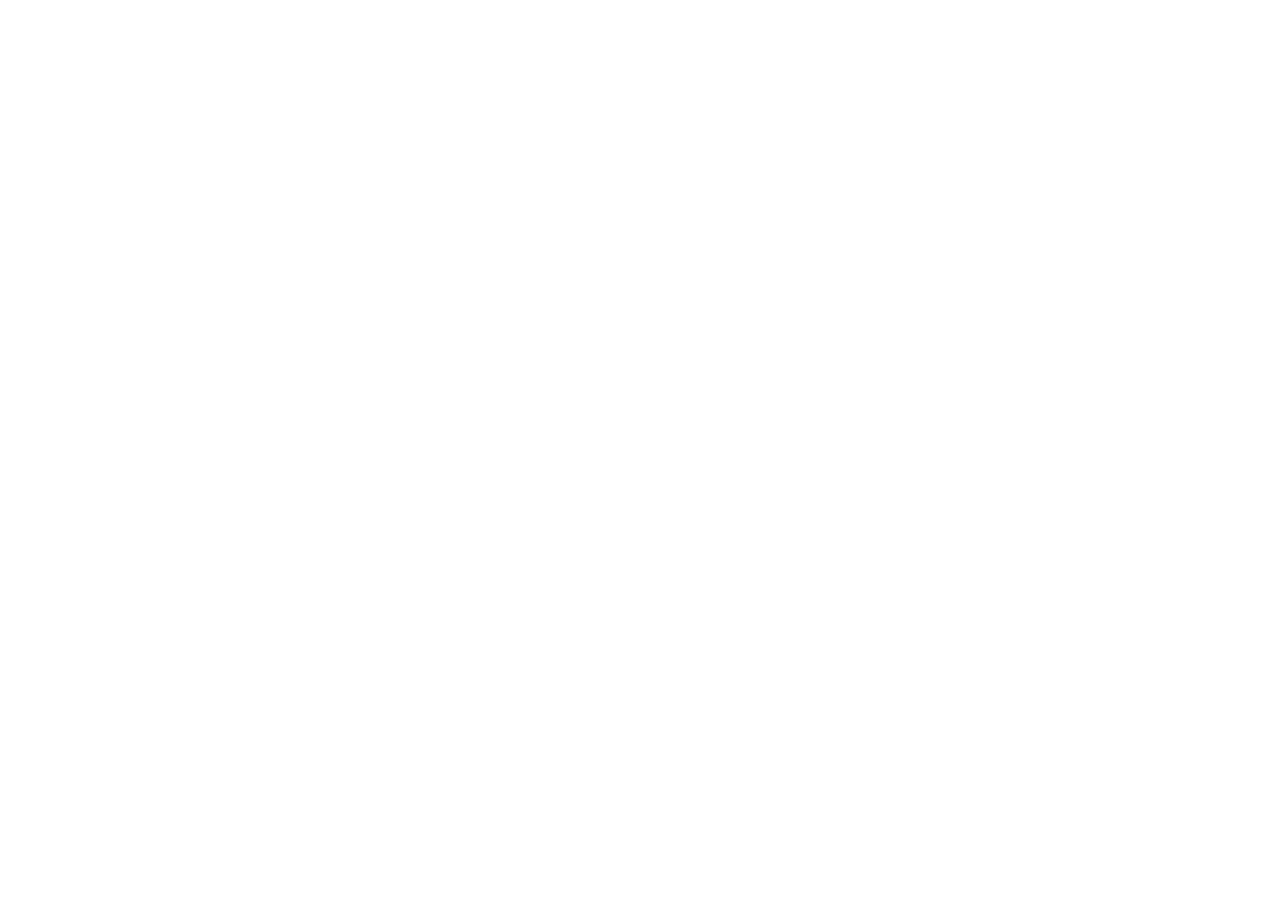
==== Web development/CSS-MY Site/index.html @ 7ae7dbb3 "new css personal site project" ====
<!DOCTYPE html>
<html lang="en" dir="ltr">

<head>
  <meta charset="utf-8">
  <title>Anoop Jacob</title>
  <link rel="stylesheet" href="css/styles.css">
  <link rel="icon" href="favicon.ico">
</head>

<body>

</body>

</html>
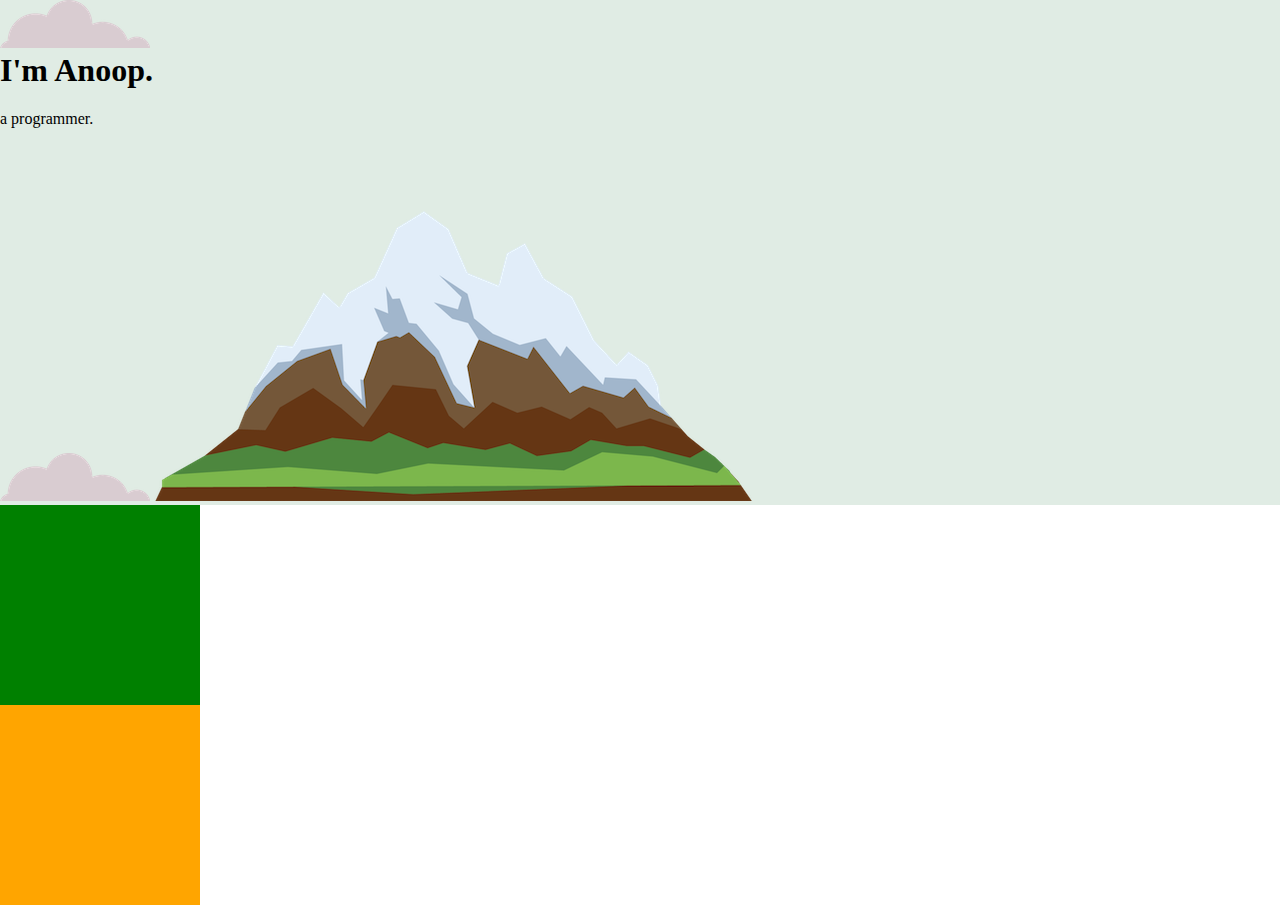
==== commit baa203e9: "saving progress" ====
--- a/Web development/CSS-MY Site/index.html
+++ b/Web development/CSS-MY Site/index.html
@@ -9,7 +9,22 @@
 </head>
 
 <body>
+  <div class="top-div">
+    <img src="images/cloud.png" alt="cloud-img">
+    <h1>I'm Anoop.</h1>
+    <p>a programmer.</p>
+    <img src="images/cloud.png" alt="cloud-img">
+    <img src="images/mountain.png" alt="mountain-img">
+  </div>
+<div class="mid-div">
 
+</div>
+<div class="bottom-div">
+
+</div>
+<div class="bottom-most-div">
+
+</div>
 </body>
 
 </html>
--- a/Web development/CSS-MY Site/css/styles.css
+++ b/Web development/CSS-MY Site/css/styles.css
@@ -0,0 +1,27 @@
+/******************************TAG SELECTORS**********************************/
+body {
+  margin: 0;
+}
+
+h1 {
+  margin-top: 0;
+}
+
+/******************************CLASS SELECTORS**********************************/
+.top-div {
+  background-color: #e0ece4;
+}
+
+.mid-div {
+  background-color: green;
+  height: 200px;
+  width: 200px;
+}
+
+.bottom-div {
+  background-color: orange;
+  height: 200px;
+  width: 200px;
+}
+
+/********************************ID SELECTORS**********************************/
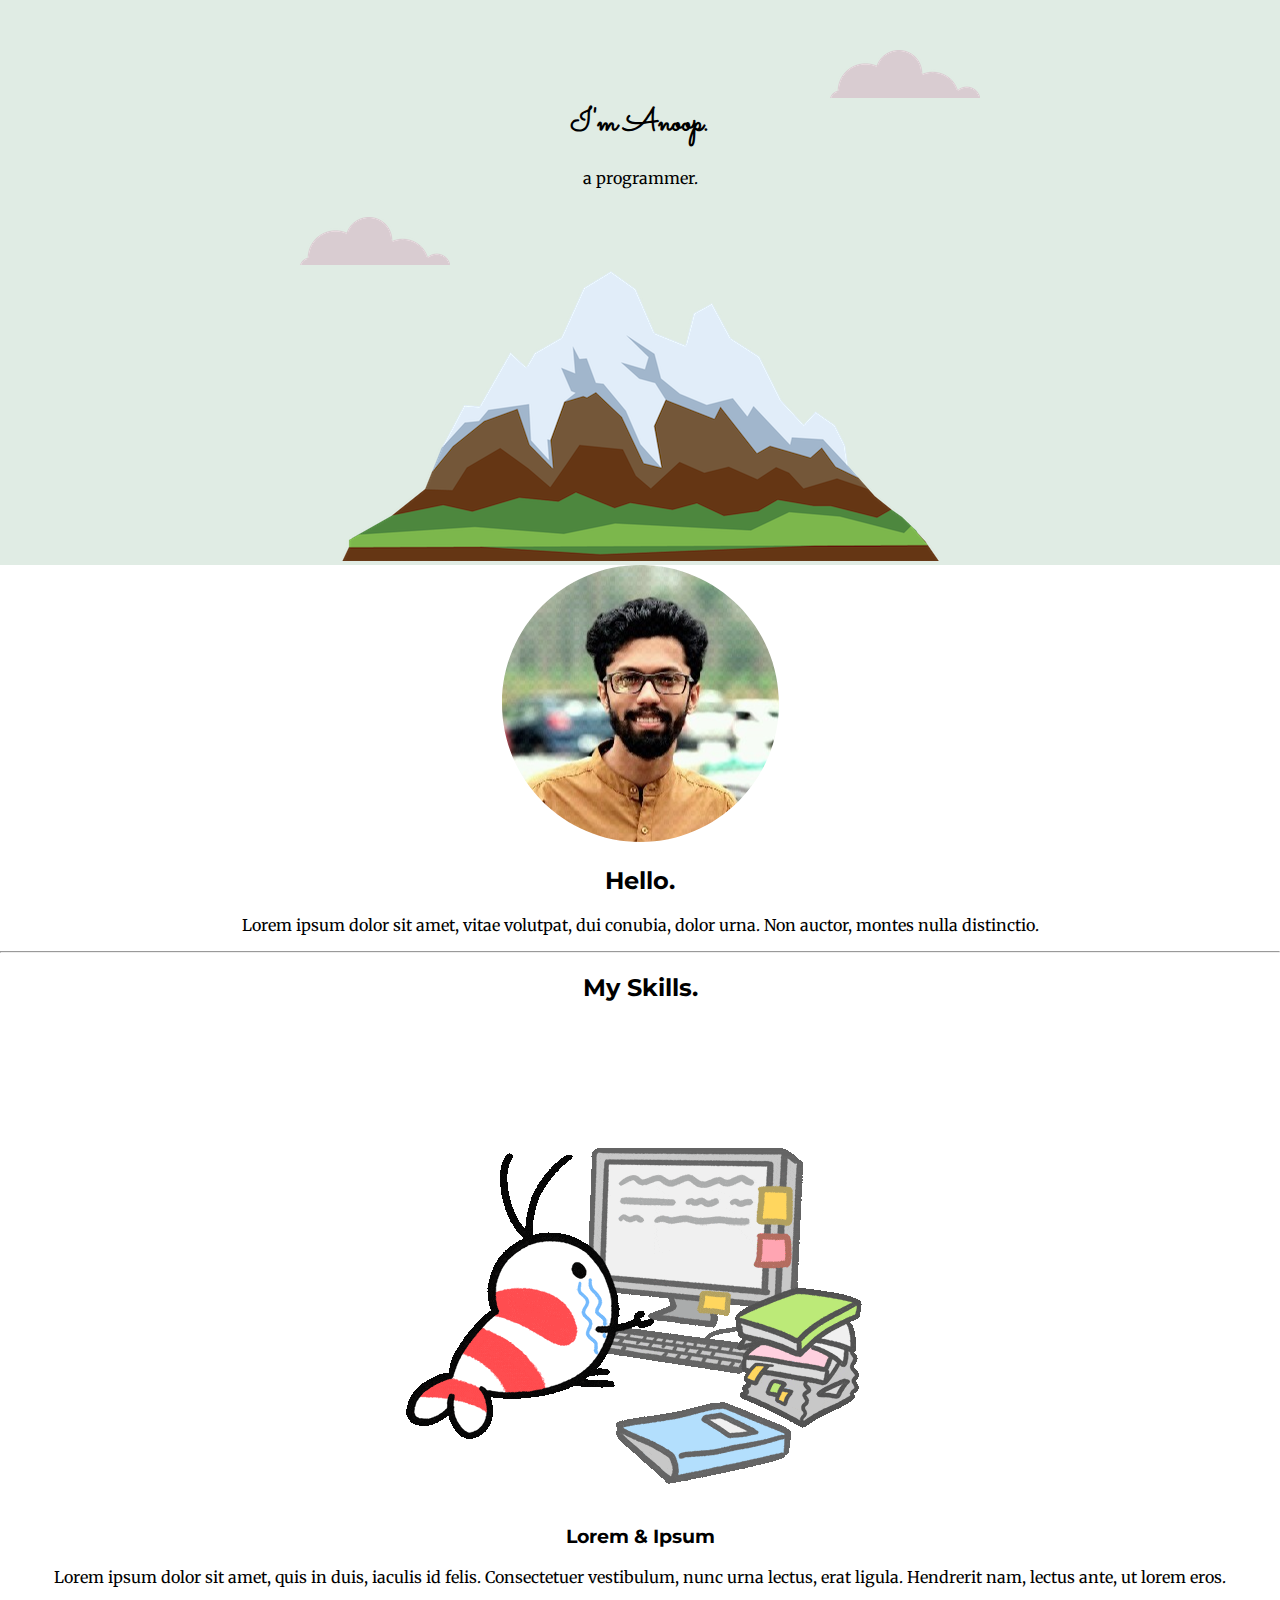
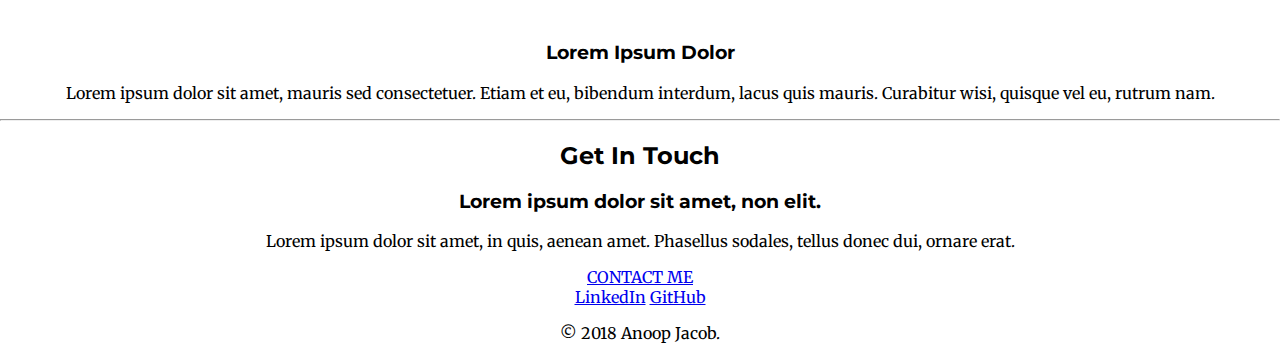
==== commit ea37dc3b: "website middle and bottom portion" ====
--- a/Web development/CSS-MY Site/index.html
+++ b/Web development/CSS-MY Site/index.html
@@ -6,25 +6,56 @@
   <title>Anoop Jacob</title>
   <link rel="stylesheet" href="css/styles.css">
   <link rel="icon" href="favicon.ico">
+  <link
+    href="https://fonts.googleapis.com/css2?family=Merriweather:ital,wght@0,300;0,400;0,700;0,900;1,300;1,400;1,700;1,900&family=Montserrat:ital,wght@0,100;0,200;0,300;0,400;0,500;0,600;0,700;0,800;0,900;1,100;1,200;1,300;1,400;1,500;1,600;1,700;1,800;1,900&family=Sacramento&display=swap"
+    rel="stylesheet">
 </head>
 
 <body>
-  <div class="top-div">
-    <img src="images/cloud.png" alt="cloud-img">
+
+  <div class="top-container">
+    <img class="top-cloud" src="images/cloud.png" alt="cloud-img">
     <h1>I'm Anoop.</h1>
     <p>a programmer.</p>
-    <img src="images/cloud.png" alt="cloud-img">
+    <img class="bottom-cloud" src="images/cloud.png" alt="cloud-img">
     <img src="images/mountain.png" alt="mountain-img">
   </div>
-<div class="mid-div">
+  <div class="middle-container">
+    <div class="profile">
+      <img src="images/profile_pic.png" alt="">
+      <h2>Hello.</h2>
+      <p>Lorem ipsum dolor sit amet, vitae volutpat, dui conubia, dolor urna. Non auctor, montes nulla distinctio.</p>
+    </div>
+    <hr>
+    <div class="skills">
+      <h2>My Skills.</h2>
+      <div class="skill-row">
+        <img class="" src="images/task.gif" alt="">
+        <h3>Lorem & Ipsum</h3>
+        <p>Lorem ipsum dolor sit amet, quis in duis, iaculis id felis. Consectetuer vestibulum, nunc urna lectus, erat ligula. Hendrerit nam, lectus ante, ut lorem eros.</p>
+      </div>
+      <div class="skill-row">
+        <img class="" src="" alt="">
+        <h3>Lorem Ipsum Dolor</h3>
+        <p>Lorem ipsum dolor sit amet, mauris sed consectetuer. Etiam et eu, bibendum interdum, lacus quis mauris. Curabitur wisi, quisque vel eu, rutrum nam.</p>
+      </div>
+    </div>
+    <hr>
+    <div class="contact-me">
+      <h2>Get In Touch</h2>
+      <h3>Lorem ipsum dolor sit amet, non elit.</h3>
+      <p>Lorem ipsum dolor sit amet, in quis, aenean amet. Phasellus sodales, tellus donec dui, ornare erat.</p>
+      <a class="btn" href="mailto:anupjakob@gmail.com">CONTACT ME</a>
+    </div>
+  </div>
 
-</div>
-<div class="bottom-div">
 
-</div>
-<div class="bottom-most-div">
+  <div class="bottom-container">
+    <a class="footer-link" href="https://www.linkedin.com/in/anoop-jacob-795a6b109/">LinkedIn</a>
+    <a class="footer-link" href="https://github.com/anoopjakob">GitHub</a>
+    <p>© 2018 Anoop Jacob.</p>
+  </div>
 
-</div>
 </body>
 
 </html>
--- a/Web development/CSS-MY Site/css/styles.css
+++ b/Web development/CSS-MY Site/css/styles.css
@@ -1,27 +1,47 @@
 /******************************TAG SELECTORS**********************************/
 body {
   margin: 0;
+  text-align: center;
+  font-family: 'Merriweather', serif;
 }
 
 h1 {
   margin-top: 0;
+  font-family: 'Sacramento', cursive;
+}
+
+h2 {
+  font-family: 'Montserrat', sans-serif;
+}
+
+h3 {
+  font-family: 'Montserrat', sans-serif;
 }
 
 /******************************CLASS SELECTORS**********************************/
-.top-div {
+.top-container {
   background-color: #e0ece4;
+  padding-top: 100px;
+  position: relative;
 }
 
-.mid-div {
-  background-color: green;
-  height: 200px;
-  width: 200px;
+.middle-container{
+
+}
+.bottom-container{
+  
 }
 
-.bottom-div {
-  background-color: orange;
-  height: 200px;
-  width: 200px;
+.top-cloud {
+  position: absolute;
+  right: 300px;
+  top: 50px;
+}
+
+.bottom-cloud {
+  position: absolute;
+  left: 300px;
+  bottom: 300px;
 }
 
 /********************************ID SELECTORS**********************************/
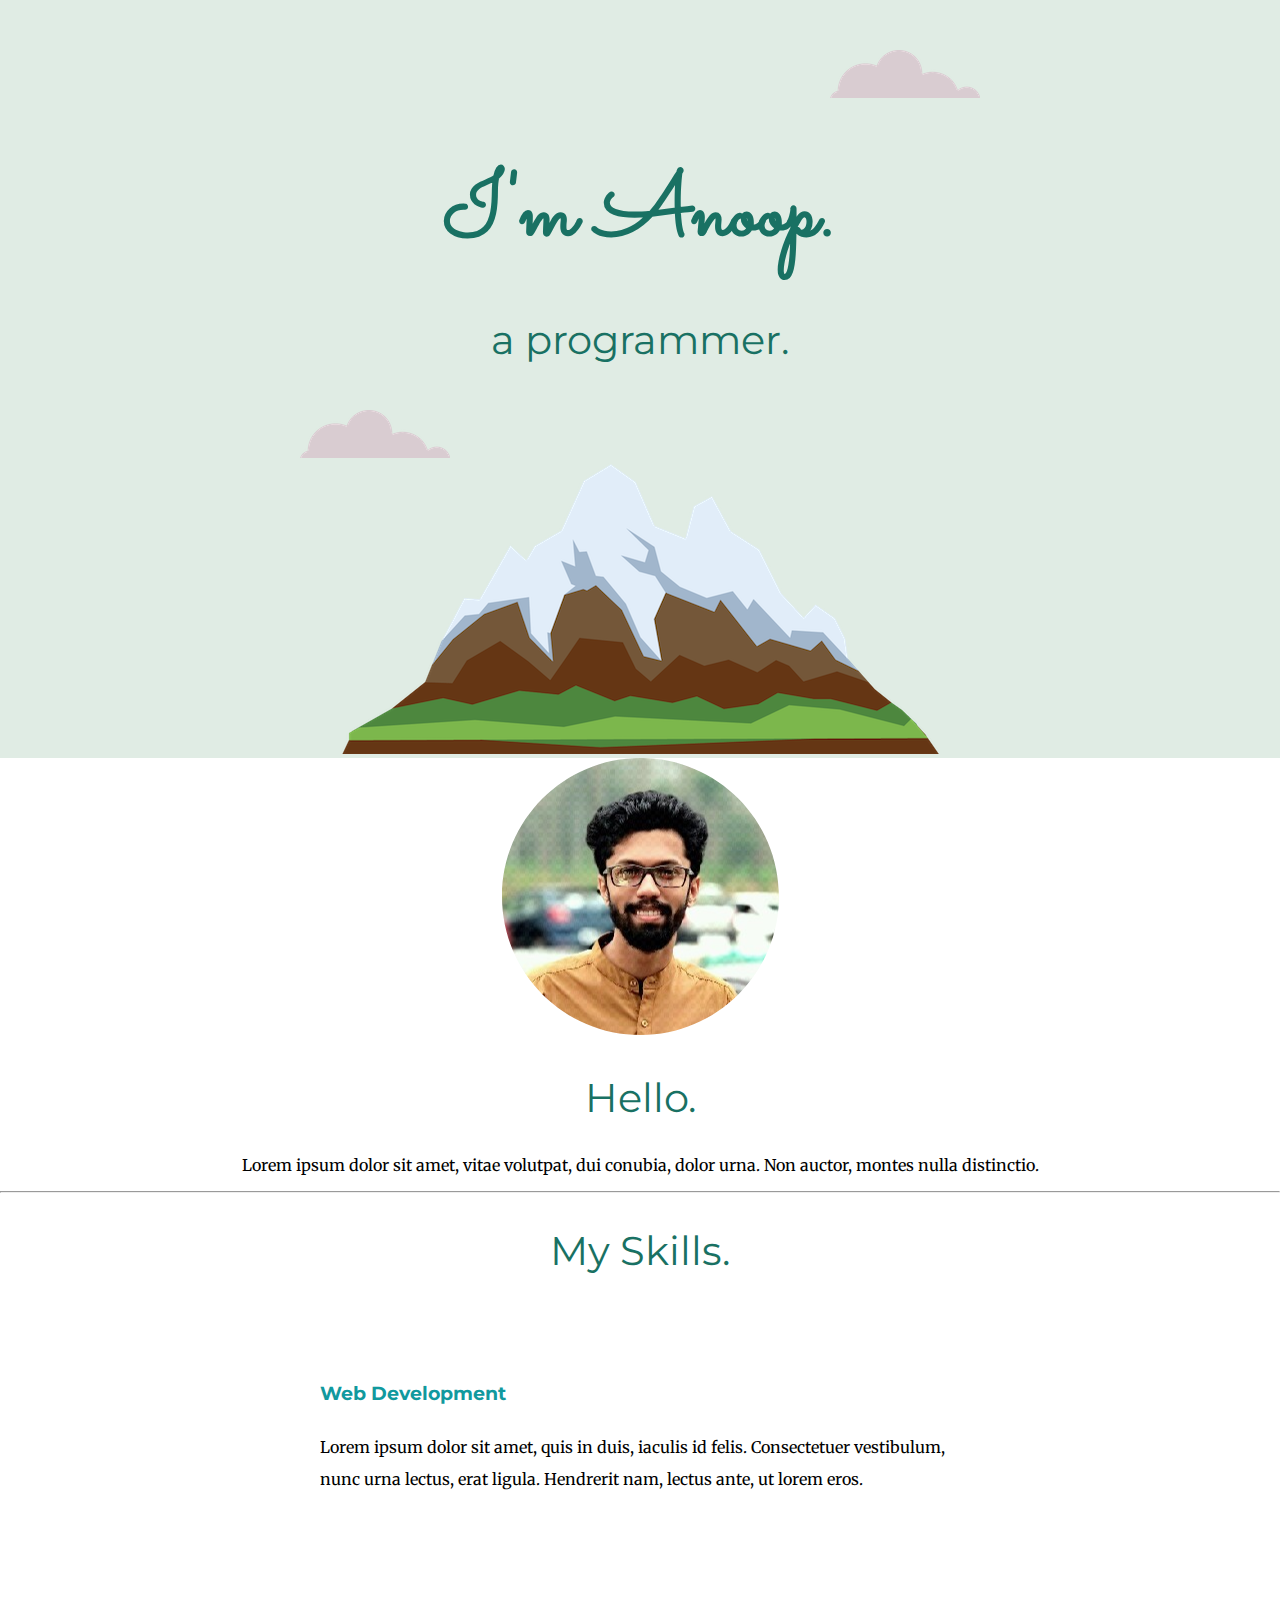
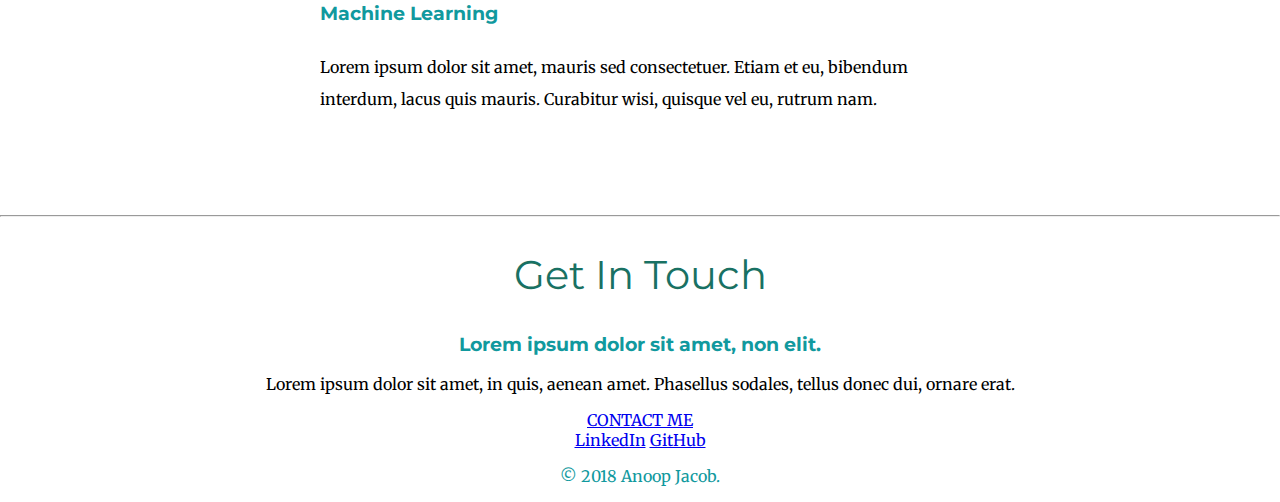
==== commit d156ab86: "using float and other properties" ====
--- a/Web development/CSS-MY Site/index.html
+++ b/Web development/CSS-MY Site/index.html
@@ -16,7 +16,7 @@
   <div class="top-container">
     <img class="top-cloud" src="images/cloud.png" alt="cloud-img">
     <h1>I'm Anoop.</h1>
-    <p>a programmer.</p>
+    <h2>a programmer.</h2>
     <img class="bottom-cloud" src="images/cloud.png" alt="cloud-img">
     <img src="images/mountain.png" alt="mountain-img">
   </div>
@@ -30,13 +30,14 @@
     <div class="skills">
       <h2>My Skills.</h2>
       <div class="skill-row">
-        <img class="" src="images/task.gif" alt="">
-        <h3>Lorem & Ipsum</h3>
+        <img class="code-image" src="https://image.flaticon.com/icons/svg/2092/2092543.svg" alt="">
+        <h3>Web Development</h3>
         <p>Lorem ipsum dolor sit amet, quis in duis, iaculis id felis. Consectetuer vestibulum, nunc urna lectus, erat ligula. Hendrerit nam, lectus ante, ut lorem eros.</p>
       </div>
       <div class="skill-row">
-        <img class="" src="" alt="">
-        <h3>Lorem Ipsum Dolor</h3>
+        <img class="data-science-image" src="https://image.flaticon.com/icons/svg/2103/2103607.svg" alt="">
+
+        <h3>Machine Learning</h3>
         <p>Lorem ipsum dolor sit amet, mauris sed consectetuer. Etiam et eu, bibendum interdum, lacus quis mauris. Curabitur wisi, quisque vel eu, rutrum nam.</p>
       </div>
     </div>
@@ -54,6 +55,7 @@
     <a class="footer-link" href="https://www.linkedin.com/in/anoop-jacob-795a6b109/">LinkedIn</a>
     <a class="footer-link" href="https://github.com/anoopjakob">GitHub</a>
     <p>© 2018 Anoop Jacob.</p>
+
   </div>
 
 </body>
--- a/Web development/CSS-MY Site/css/styles.css
+++ b/Web development/CSS-MY Site/css/styles.css
@@ -3,19 +3,26 @@
   margin: 0;
   text-align: center;
   font-family: 'Merriweather', serif;
+  /* font-size: 200%; */
 }
 
 h1 {
-  margin-top: 0;
+  color: #197163;
   font-family: 'Sacramento', cursive;
+  font-size: 5.625rem;
+  margin: 50px auto 0 auto;
 }
 
 h2 {
+  color: #197163;
   font-family: 'Montserrat', sans-serif;
+  font-size: 2.5rem;
+  font-weight: normal;
 }
 
 h3 {
   font-family: 'Montserrat', sans-serif;
+  color: #11999E;
 }
 
 /******************************CLASS SELECTORS**********************************/
@@ -25,11 +32,10 @@
   position: relative;
 }
 
-.middle-container{
+.middle-container {}
 
-}
-.bottom-container{
-  
+.bottom-container {
+  color: #11999e;
 }
 
 .top-cloud {
@@ -44,4 +50,36 @@
   bottom: 300px;
 }
 
+.skill-row {
+  width: 50%;
+  margin: 100px auto 100px auto;
+  text-align: left;
+  line-height: 2;
+}
+
+.code-image {
+  width: 25%;
+float: left;
+margin-right: 30px;
+}
+
+.data-science-image {
+float: right;
+  width: 25%;
+  margin-left: 30px;
+}
+
+/*
+.machine-learning-paragraph{
+  clear: right;
+} */
+
+/* .web-dev-paragraph {
+  clear: left;
+}
+*/
+/*
+.skills{
+  text-align: center;
+} */
 /********************************ID SELECTORS**********************************/
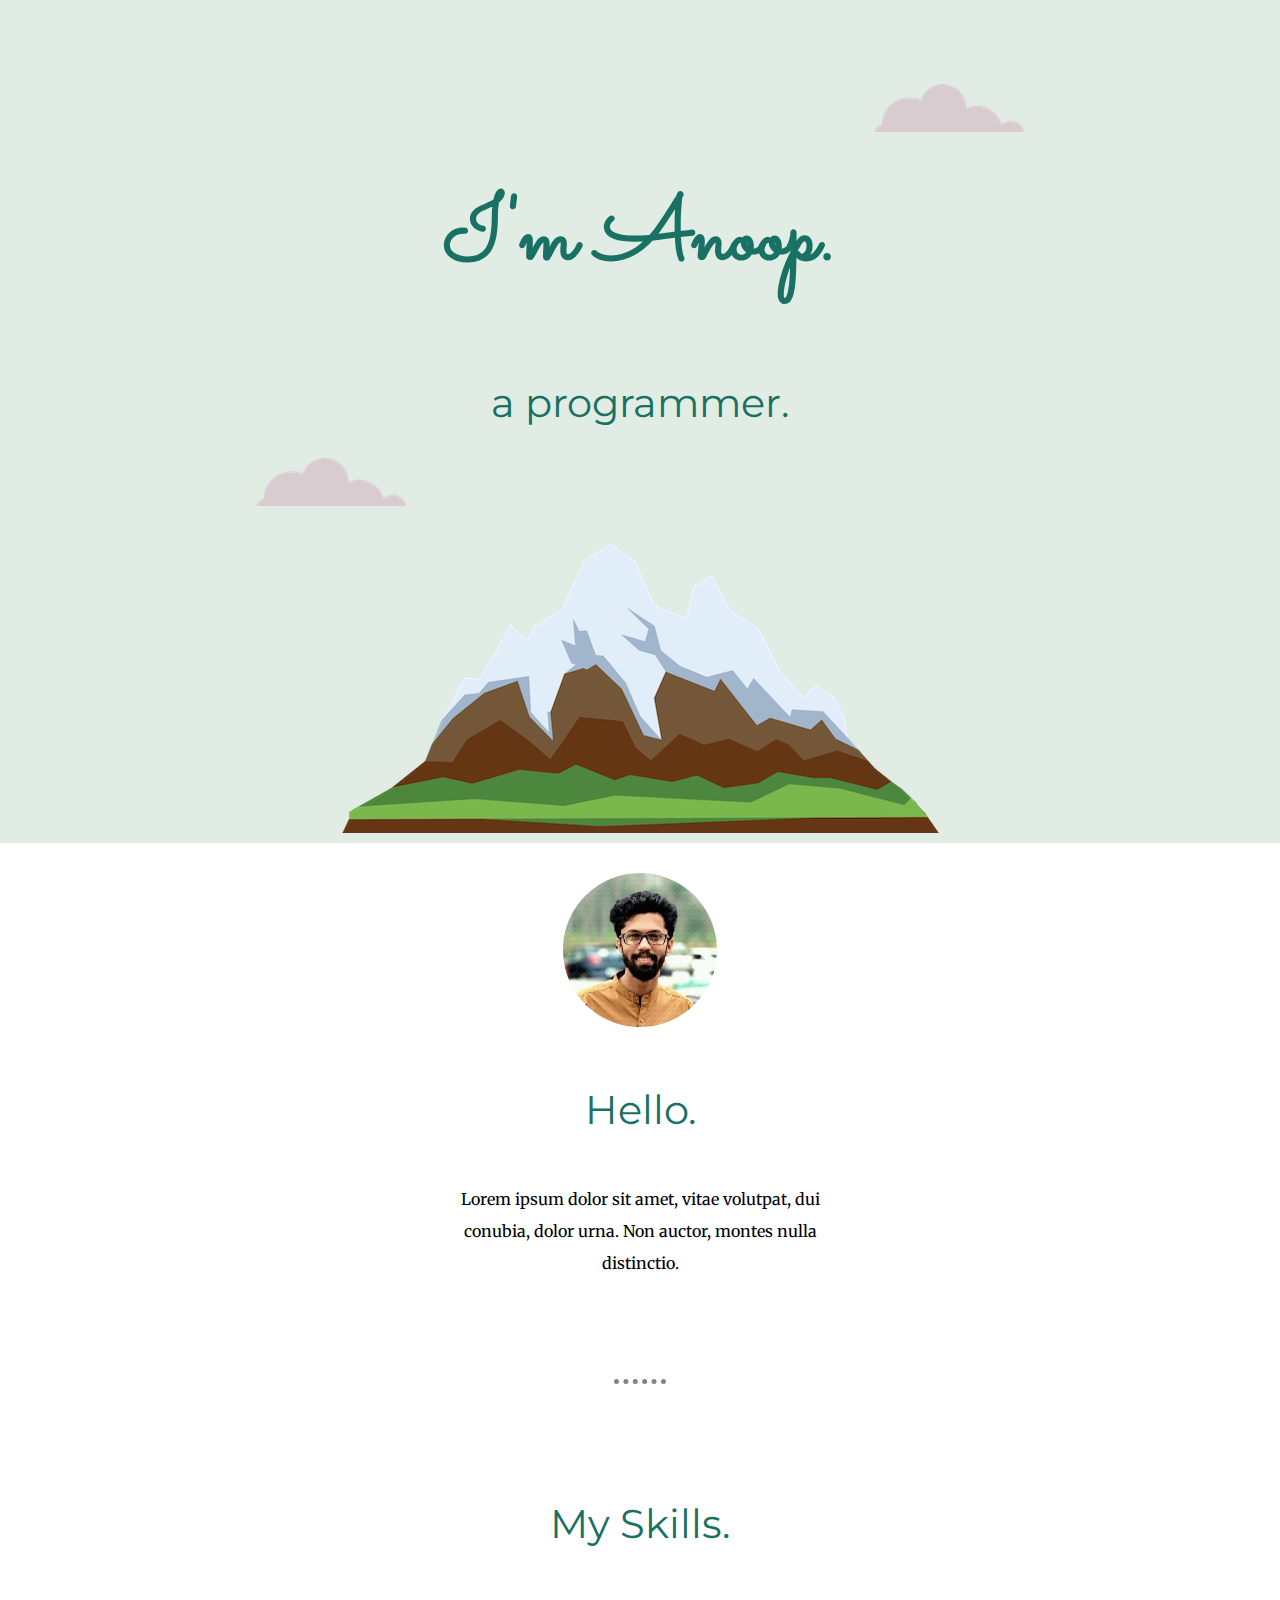
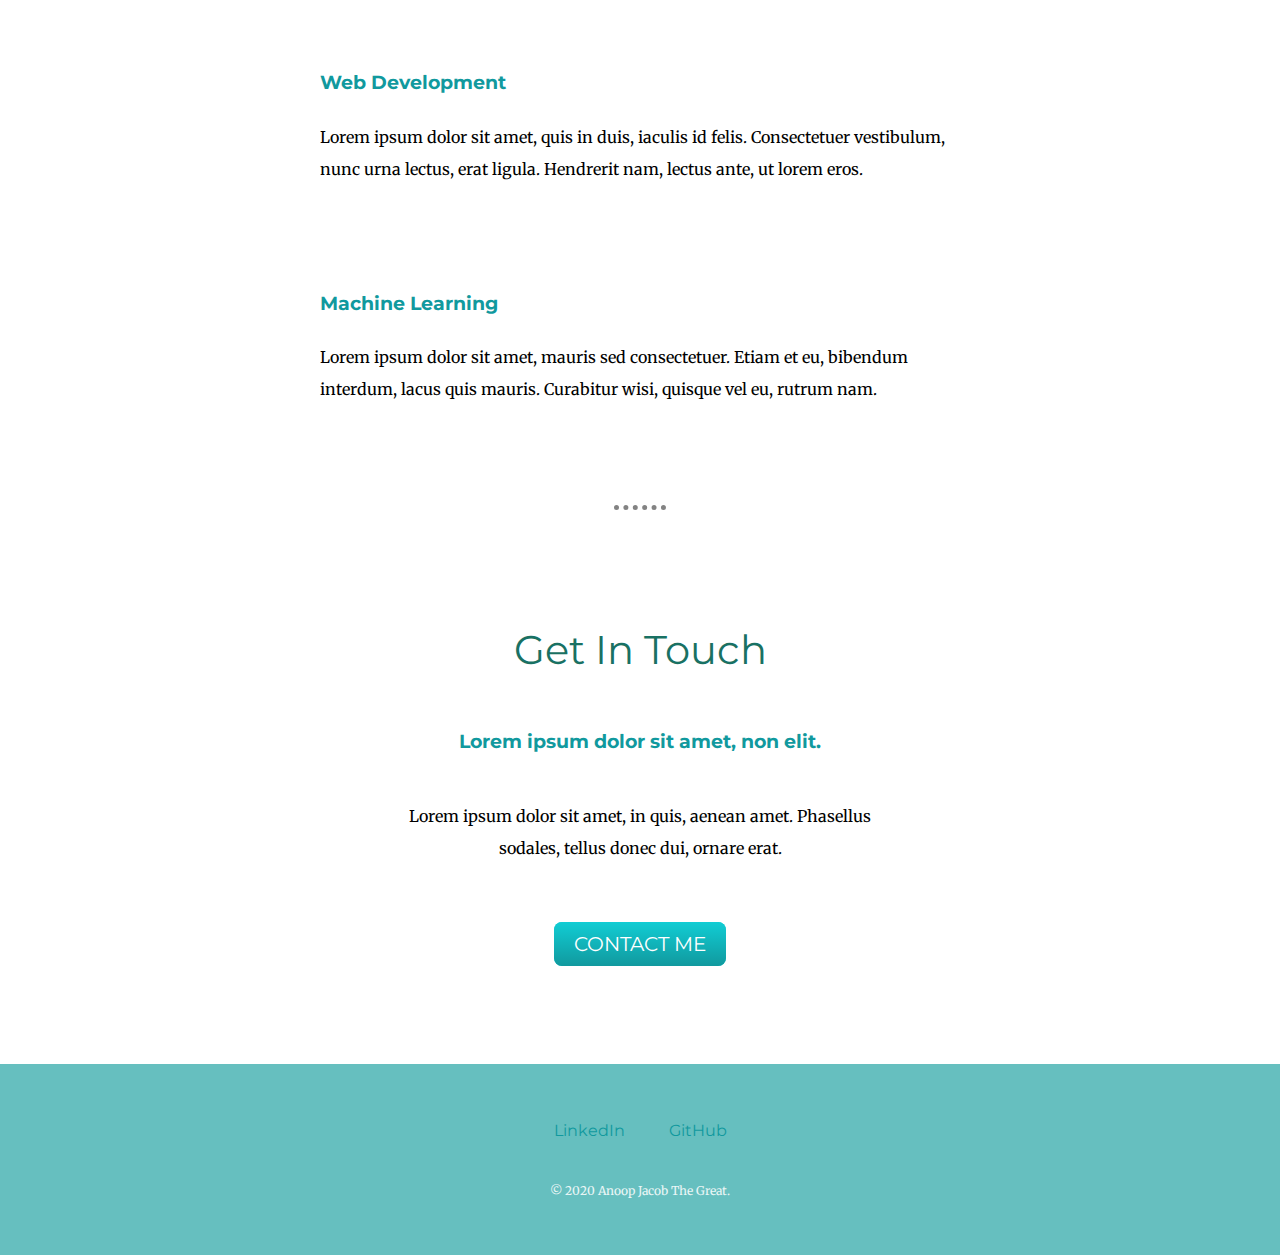
==== commit 69ae530a: "final changes" ====
--- a/Web development/CSS-MY Site/index.html
+++ b/Web development/CSS-MY Site/index.html
@@ -22,9 +22,9 @@
   </div>
   <div class="middle-container">
     <div class="profile">
-      <img src="images/profile_pic.png" alt="">
+      <img class="profile-image" src="images/profile_pic.png" alt="">
       <h2>Hello.</h2>
-      <p>Lorem ipsum dolor sit amet, vitae volutpat, dui conubia, dolor urna. Non auctor, montes nulla distinctio.</p>
+      <p class="intro">Lorem ipsum dolor sit amet, vitae volutpat, dui conubia, dolor urna. Non auctor, montes nulla distinctio.</p>
     </div>
     <hr>
     <div class="skills">
@@ -45,7 +45,7 @@
     <div class="contact-me">
       <h2>Get In Touch</h2>
       <h3>Lorem ipsum dolor sit amet, non elit.</h3>
-      <p>Lorem ipsum dolor sit amet, in quis, aenean amet. Phasellus sodales, tellus donec dui, ornare erat.</p>
+      <p class="contact-message">Lorem ipsum dolor sit amet, in quis, aenean amet. Phasellus sodales, tellus donec dui, ornare erat.</p>
       <a class="btn" href="mailto:anupjakob@gmail.com">CONTACT ME</a>
     </div>
   </div>
@@ -54,7 +54,7 @@
   <div class="bottom-container">
     <a class="footer-link" href="https://www.linkedin.com/in/anoop-jacob-795a6b109/">LinkedIn</a>
     <a class="footer-link" href="https://github.com/anoopjakob">GitHub</a>
-    <p>© 2018 Anoop Jacob.</p>
+    <p id="copyright">© 2020 Anoop Jacob The Great.</p>
 
   </div>
 
--- a/Web development/CSS-MY Site/css/styles.css
+++ b/Web development/CSS-MY Site/css/styles.css
@@ -3,6 +3,7 @@
   margin: 0;
   text-align: center;
   font-family: 'Merriweather', serif;
+  line-height: 2;
   /* font-size: 200%; */
 }
 
@@ -25,6 +26,24 @@
   color: #11999E;
 }
 
+hr {
+  border-style: none;
+  border-top: 5px dotted #838383;
+  width: 4%;
+  margin: 100px auto 100px auto;
+}
+
+a {
+  color: #11999e;
+  font-family: 'Montserrat', sans-serif;
+  margin: 10px 20px;
+  text-decoration: none;
+}
+
+a:hover {
+  color: #eaf6f6;
+}
+
 /******************************CLASS SELECTORS**********************************/
 .top-container {
   background-color: #e0ece4;
@@ -36,18 +55,21 @@
 
 .bottom-container {
   color: #11999e;
+  background-color: #66bfbf;
+  padding: 50px 0 20px 0;
+  margin-top: 100px;
 }
 
 .top-cloud {
   position: absolute;
-  right: 300px;
-  top: 50px;
+  right: 20%;
+  top: 10%;
 }
 
 .bottom-cloud {
   position: absolute;
-  left: 300px;
-  bottom: 300px;
+  left: 20%;
+  bottom: 40%;
 }
 
 .skill-row {
@@ -59,21 +81,62 @@
 
 .code-image {
   width: 25%;
-float: left;
-margin-right: 30px;
+  float: left;
+  margin-right: 30px;
 }
 
 .data-science-image {
-float: right;
+  float: right;
   width: 25%;
   margin-left: 30px;
+}
+
+.intro {
+  width: 30%;
+  margin: auto;
+}
+
+.profile-image {
+  margin-top: 30px;
+  width: 12%;
+}
+
+.contact-message {
+  width: 40%;
+  margin: 40px auto 60px auto;
+}
+
+.btn {
+  background: #11CDD4;
+  background-image: -webkit-linear-gradient(top, #11CDD4, #11999E);
+  background-image: -moz-linear-gradient(top, #11CDD4, #11999E);
+  background-image: -ms-linear-gradient(top, #11CDD4, #11999E);
+  background-image: -o-linear-gradient(top, #11CDD4, #11999E);
+  background-image: linear-gradient(to bottom, #11CDD4, #11999E);
+  -webkit-border-radius: 8;
+  -moz-border-radius: 8;
+  border-radius: 8px;
+  font-family: 'Montserrat', sans-serif;
+  color: #ffffff;
+  font-size: 20px;
+  padding: 10px 20px 10px 20px;
+  text-decoration: none;
+}
+
+.btn:hover {
+  background: #30e3cb;
+  background-image: -webkit-linear-gradient(top, #30e3cb, #2bc4ad);
+  background-image: -moz-linear-gradient(top, #30e3cb, #2bc4ad);
+  background-image: -ms-linear-gradient(top, #30e3cb, #2bc4ad);
+  background-image: -o-linear-gradient(top, #30e3cb, #2bc4ad);
+  background-image: linear-gradient(to bottom, #30e3cb, #2bc4ad);
+  text-decoration: none;
 }
 
 /*
 .machine-learning-paragraph{
   clear: right;
 } */
-
 /* .web-dev-paragraph {
   clear: left;
 }
@@ -83,3 +146,8 @@
   text-align: center;
 } */
 /********************************ID SELECTORS**********************************/
+#copyright {
+  color: #eaf6f6;
+  font-size: 0.75rem;
+  padding: 20px 0px;
+}
